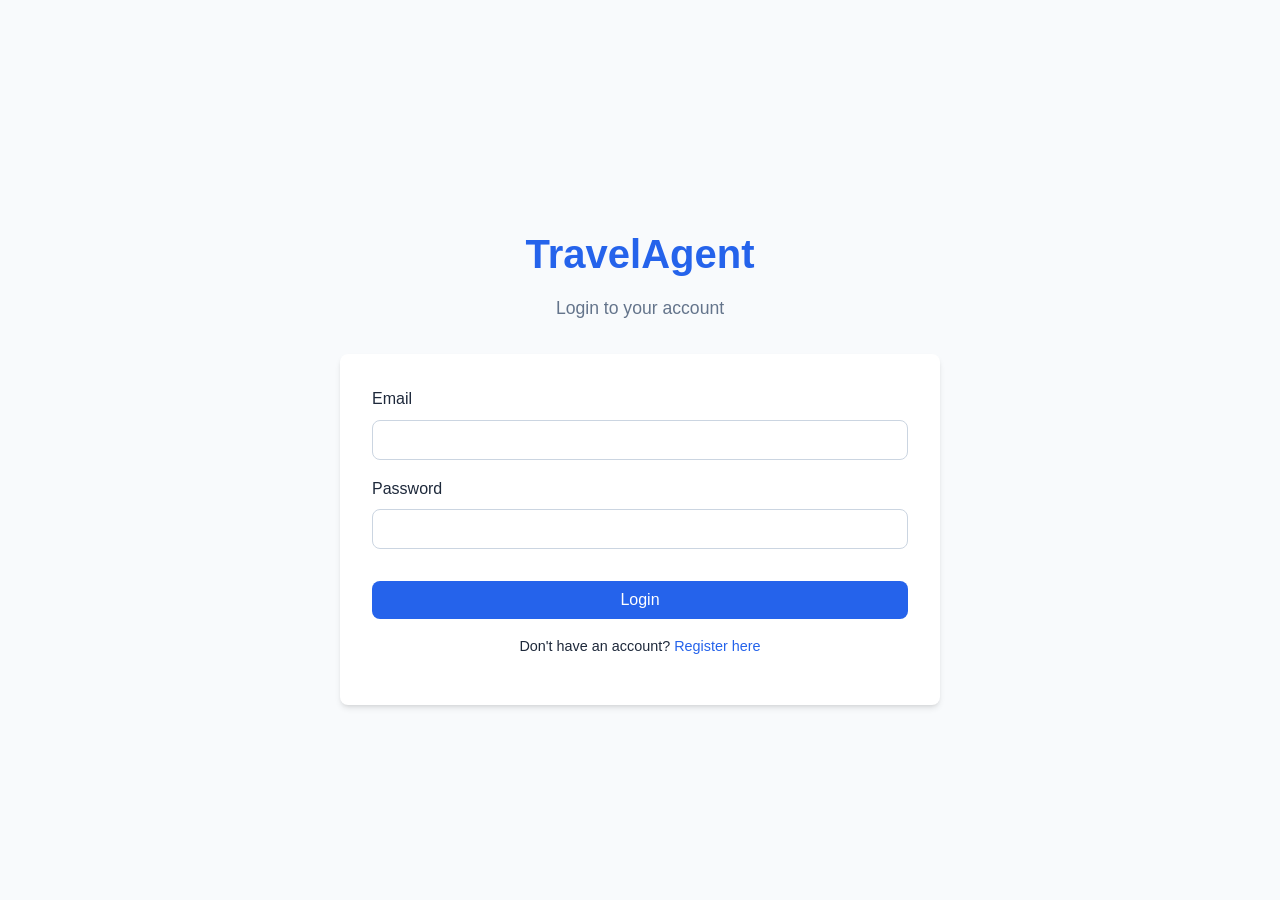
==== frontend/index.html @ dffa6660 "PayPal Sandbox Checkout Integration" ====
<!DOCTYPE html>
<html lang="en">
<head>
    <meta charset="UTF-8">
    <meta name="viewport" content="width=device-width, initial-scale=1.0">
    <title>TravelAgent Dashboard</title>
    <link rel="stylesheet" href="style.css">
</head>
<body>
    <div class="container">
        <header>
            <h1>TravelAgent</h1>
            <p>Your AI Travel Assistant</p>
        </header>

        <main>
            <!-- Protected Area (Shown only when authenticated) -->
            <div id="protectedArea" class="hidden">
                <div class="card">
                    <h2 id="welcomeMessage">Welcome, ...</h2>
                    
                    <div class="actions">
                        <button id="checkConnectionBtn">Check Backend</button>
                        <button id="logoutBtn" class="secondary">Logout</button>
                    </div>
                    
                    <div id="statusArea" class="status-box hidden"></div>
                </div>

                <!-- Master Agent Chat UI -->
                <div class="card mt-4">
                    <h2>Plan Your Trip</h2>
                    <p class="subtitle">Describe your travel plans and the Master Agent will create a structured plan.</p>

                    <div class="ws-controls">
                        <button id="wsConnectBtn">Connect</button>
                        <button id="wsDisconnectBtn" class="secondary" disabled>Disconnect</button>
                    </div>
                    
                    <div class="ws-status">
                        Status: <span id="wsStatusText" class="badge disconnected">Disconnected</span>
                    </div>
                    
                    <div class="ws-chat-area">
                        <div id="wsMessages" class="messages-container"></div>
                        <div class="ws-input-area">
                            <input type="text" id="wsInput" placeholder="e.g. Plan a 5 day trip to Goa from Delhi for 2 people under ₹50,000" disabled>
                            <button id="wsSendBtn" disabled>Send</button>
                        </div>
                    </div>
                </div>
            </div>

            <!-- Loading State -->
            <div id="loadingArea" class="card">
                <h2>Loading...</h2>
                <p>Verifying authentication state.</p>
            </div>
        </main>
    </div>
    
    <script src="auth.js"></script>
    <script src="script.js"></script>
    <script src="ws.js"></script>
    <script src="checkout.js"></script>
</body>
</html>
---- frontend/style.css ----
:root {
    --primary-color: #2563eb;
    --primary-hover: #1d4ed8;
    --secondary-color: #ef4444;
    --secondary-hover: #dc2626;
    --bg-color: #f8fafc;
    --text-color: #1e293b;
    --card-bg: #ffffff;
    --border-radius: 8px;
    --success-bg: #dcfce7;
    --success-text: #166534;
    --error-bg: #fee2e2;
    --error-text: #991b1b;
}

body {
    font-family: -apple-system, BlinkMacSystemFont, 'Segoe UI', Roboto, Helvetica, Arial, sans-serif;
    background-color: var(--bg-color);
    color: var(--text-color);
    line-height: 1.6;
    margin: 0;
    padding: 0;
    display: flex;
    justify-content: center;
    align-items: center;
    min-height: 100vh;
}

.container {
    max-width: 600px;
    width: 100%;
    padding: 20px;
}

header {
    text-align: center;
    margin-bottom: 2rem;
}

h1 {
    color: var(--primary-color);
    margin-bottom: 0.5rem;
    font-size: 2.5rem;
}

header p {
    color: #64748b;
    font-size: 1.1rem;
    margin-top: 0;
}

.card {
    background: var(--card-bg);
    padding: 2rem;
    border-radius: var(--border-radius);
    box-shadow: 0 4px 6px -1px rgb(0 0 0 / 0.1), 0 2px 4px -2px rgb(0 0 0 / 0.1);
    text-align: center;
}

.card h2 {
    margin-top: 0;
    font-size: 1.5rem;
}

button {
    background-color: var(--primary-color);
    color: white;
    border: none;
    padding: 10px 20px;
    font-size: 1rem;
    border-radius: var(--border-radius);
    cursor: pointer;
    transition: background-color 0.2s;
    margin-top: 1rem;
    font-weight: 500;
}

button:hover {
    background-color: var(--primary-hover);
}

button.secondary {
    background-color: var(--secondary-color);
}

button.secondary:hover {
    background-color: var(--secondary-hover);
}

button:disabled {
    background-color: #cbd5e1;
    cursor: not-allowed;
}

.actions {
    display: flex;
    justify-content: center;
    gap: 10px;
    margin-top: 1rem;
}

.status-box {
    margin-top: 1.5rem;
    padding: 1rem;
    border-radius: var(--border-radius);
    text-align: left;
    font-family: monospace;
    white-space: pre-wrap;
    word-break: break-all;
}

.status-box.hidden {
    display: none;
}

.status-box.success {
    background-color: var(--success-bg);
    color: var(--success-text);
    border: 1px solid #bbf7d0;
}

.status-box.error {
    background-color: var(--error-bg);
    color: var(--error-text);
    border: 1px solid #fecaca;
}

/* Form Styles */
.auth-form {
    display: flex;
    flex-direction: column;
    gap: 1rem;
    text-align: left;
}

.form-group {
    display: flex;
    flex-direction: column;
    gap: 0.5rem;
}

.form-group label {
    font-weight: 500;
}

.form-group input {
    padding: 10px;
    border: 1px solid #cbd5e1;
    border-radius: var(--border-radius);
    font-size: 1rem;
}

.auth-links {
    margin-top: 1rem;
    font-size: 0.9rem;
}

.auth-links a {
    color: var(--primary-color);
    text-decoration: none;
}

.auth-links a:hover {
    text-decoration: underline;
}

.hidden {
    display: none !important;
}

/* WebSocket specific styles */
.mt-4 { margin-top: 1.5rem; }

.ws-controls {
    display: flex;
    justify-content: center;
    gap: 10px;
    margin-bottom: 1rem;
}

.ws-status {
    margin-bottom: 1rem;
    font-weight: 500;
}

.badge {
    padding: 3px 8px;
    border-radius: 12px;
    font-size: 0.85rem;
    color: white;
}

.badge.disconnected { background-color: var(--secondary-color); }
.badge.connecting { background-color: #f59e0b; }
.badge.connected { background-color: #10b981; }

.messages-container {
    height: 300px;
    border: 1px solid #cbd5e1;
    border-radius: var(--border-radius);
    overflow-y: auto;
    padding: 10px;
    margin-bottom: 1rem;
    background: #f1f5f9;
    text-align: left;
    font-family: -apple-system, BlinkMacSystemFont, 'Segoe UI', Roboto, Helvetica, Arial, sans-serif;
    font-size: 0.9rem;
    word-break: break-word;
}

.ws-input-area {
    display: flex;
    gap: 10px;
}

.ws-input-area input {
    flex: 1;
    padding: 8px;
    border: 1px solid #cbd5e1;
    border-radius: var(--border-radius);
    font-size: 0.9rem;
}

.ws-input-area input:disabled {
    background-color: #f1f5f9;
    cursor: not-allowed;
}

.ws-input-area button {
    margin-top: 0;
}

/* Master Agent Plan Styles */
.plan-result {
    background: white;
    border: 1px solid #cbd5e1;
    border-radius: var(--border-radius);
    padding: 12px;
    margin-top: 5px;
    font-family: -apple-system, BlinkMacSystemFont, 'Segoe UI', Roboto, Helvetica, Arial, sans-serif;
    color: var(--text-color);
}

.plan-result h4 {
    margin-top: 0;
    margin-bottom: 10px;
    color: var(--primary-color);
}

.plan-grid {
    display: grid;
    grid-template-columns: 1fr 1fr;
    gap: 5px;
    margin-bottom: 10px;
    font-size: 0.9rem;
}

.plan-section {
    margin-top: 10px;
    font-size: 0.9rem;
}

.plan-section ul {
    margin: 5px 0 0 0;
    padding-left: 20px;
}

.plan-section.missing {
    color: var(--error-text);
}

.subtitle {
    color: #64748b;
    font-size: 0.9rem;
    margin-top: -5px;
}

.text-muted {
    color: #94a3b8;
    font-style: italic;
}
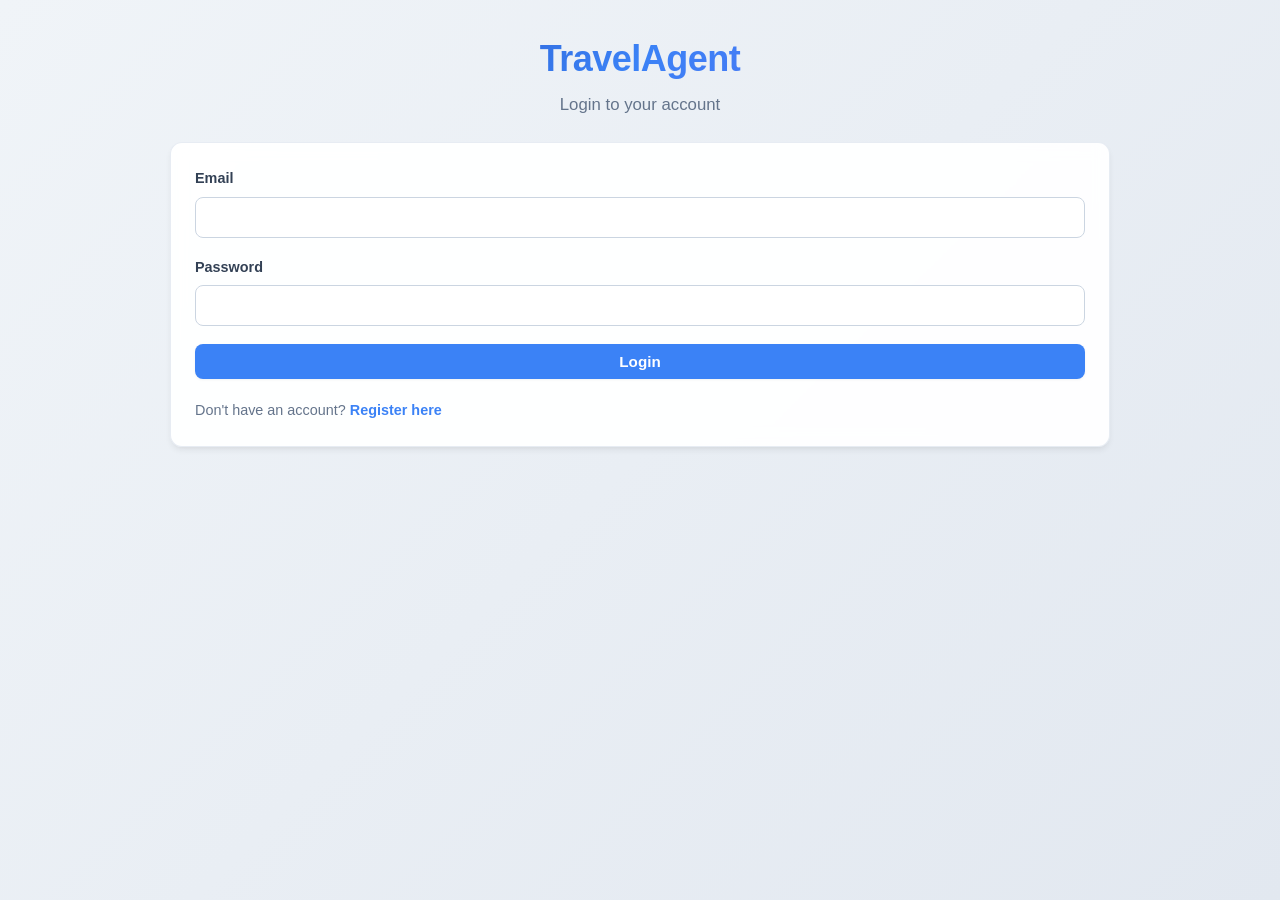
==== commit 55832f3b: "paypal_integration" ====
--- a/frontend/index.html
+++ b/frontend/index.html
@@ -9,52 +9,76 @@
 <body>
     <div class="container">
         <header>
+            <div class="header-badge">✈️ Intelligent Multi-Agent Travel Planner</div>
             <h1>TravelAgent</h1>
-            <p>Your AI Travel Assistant</p>
+            <p>Real-time flights, verified hotels & smart trip estimates</p>
         </header>
 
         <main>
             <!-- Protected Area (Shown only when authenticated) -->
             <div id="protectedArea" class="hidden">
+                <!-- User Bar Card -->
                 <div class="card">
-                    <h2 id="welcomeMessage">Welcome, ...</h2>
-                    
-                    <div class="actions">
-                        <button id="checkConnectionBtn">Check Backend</button>
-                        <button id="logoutBtn" class="secondary">Logout</button>
+                    <div class="user-bar">
+                        <div class="user-info">
+                            <div class="user-avatar" id="userAvatar">U</div>
+                            <div>
+                                <h2 id="welcomeMessage" style="margin:0;">Welcome, Traveler</h2>
+                                <span style="font-size:0.8rem; color:var(--text-muted);">Verified Session</span>
+                            </div>
+                        </div>
+                        <div class="actions">
+                            <button id="checkConnectionBtn" class="secondary" title="Verify server health">⚡ Backend Status</button>
+                            <button id="logoutBtn" class="danger" title="Sign out">Logout</button>
+                        </div>
                     </div>
                     
                     <div id="statusArea" class="status-box hidden"></div>
                 </div>
 
                 <!-- Master Agent Chat UI -->
-                <div class="card mt-4">
-                    <h2>Plan Your Trip</h2>
-                    <p class="subtitle">Describe your travel plans and the Master Agent will create a structured plan.</p>
+                <div class="card">
+                    <div class="ws-controls-wrapper">
+                        <div>
+                            <h2>Plan Your Trip</h2>
+                            <p class="subtitle" style="margin:0;">Describe your ideal destination, dates, and budget.</p>
+                        </div>
+                        <div style="display:flex; align-items:center; gap:12px;">
+                            <div class="ws-status-indicator">
+                                <span id="wsStatusDot" class="status-dot disconnected"></span>
+                                <span id="wsStatusText" class="badge disconnected">Disconnected</span>
+                            </div>
+                            <div class="ws-controls">
+                                <button id="wsConnectBtn">Connect</button>
+                                <button id="wsDisconnectBtn" class="secondary" disabled>Disconnect</button>
+                            </div>
+                        </div>
+                    </div>
 
-                    <div class="ws-controls">
-                        <button id="wsConnectBtn">Connect</button>
-                        <button id="wsDisconnectBtn" class="secondary" disabled>Disconnect</button>
+                    <!-- Dynamic Quick Prompt Chips -->
+                    <div class="quick-prompts" id="quickPrompts">
+                        <span class="quick-chip" data-prompt="Plan an international trip to Singapore from Bengaluru from May 5, 2027 to May 12, 2027 for 2 adults">🇸🇬 Singapore from BLR (May 2027)</span>
+                        <span class="quick-chip" data-prompt="Plan a trip to Goa from Delhi from January 10, 2027 to January 14, 2027 for 2 adults">🏖️ Goa from Delhi (Jan 2027)</span>
+                        <span class="quick-chip" data-prompt="Plan a trip to Dubai from Delhi from March 15, 2027 to March 20, 2027 for 2 adults">🏙️ Dubai from Delhi (Mar 2027)</span>
+                        <span class="quick-chip" data-prompt="Plan a trip to Mumbai from Dehradun from December 27, 2026 to December 31, 2026 for 4 adults">🌊 Mumbai from Dehradun (Dec 2026)</span>
                     </div>
-                    
-                    <div class="ws-status">
-                        Status: <span id="wsStatusText" class="badge disconnected">Disconnected</span>
-                    </div>
-                    
+
                     <div class="ws-chat-area">
                         <div id="wsMessages" class="messages-container"></div>
                         <div class="ws-input-area">
-                            <input type="text" id="wsInput" placeholder="e.g. Plan a 5 day trip to Goa from Delhi for 2 people under ₹50,000" disabled>
-                            <button id="wsSendBtn" disabled>Send</button>
+                            <input type="text" id="wsInput" placeholder="Describe your trip (e.g. Goa from Delhi Jan 10-14, 2027 for 2 adults)..." disabled>
+                            <button id="wsSendBtn" disabled>
+                                <span>Send</span> ➔
+                            </button>
                         </div>
                     </div>
                 </div>
             </div>
 
             <!-- Loading State -->
-            <div id="loadingArea" class="card">
-                <h2>Loading...</h2>
-                <p>Verifying authentication state.</p>
+            <div id="loadingArea" class="card" style="text-align:center; padding:3rem 1.5rem;">
+                <h2>Authenticating...</h2>
+                <p style="color:var(--text-muted); margin-top:8px;">Verifying your secure session, please wait.</p>
             </div>
         </main>
     </div>
--- a/frontend/style.css
+++ b/frontend/style.css
@@ -1,163 +1,262 @@
 :root {
-    --primary-color: #2563eb;
-    --primary-hover: #1d4ed8;
+    --primary-color: #3b82f6;
+    --primary-hover: #2563eb;
+    --primary-light: #eff6ff;
     --secondary-color: #ef4444;
     --secondary-hover: #dc2626;
-    --bg-color: #f8fafc;
-    --text-color: #1e293b;
-    --card-bg: #ffffff;
-    --border-radius: 8px;
-    --success-bg: #dcfce7;
-    --success-text: #166534;
-    --error-bg: #fee2e2;
-    --error-text: #991b1b;
+    --accent-purple: #8b5cf6;
+    --accent-emerald: #10b981;
+    --bg-gradient: linear-gradient(135deg, #f0f4f8 0%, #e2e8f0 100%);
+    --card-bg: rgba(255, 255, 255, 0.95);
+    --card-border: rgba(226, 232, 240, 0.8);
+    --text-color: #0f172a;
+    --text-muted: #64748b;
+    --border-radius: 12px;
+    --border-radius-sm: 8px;
+    --shadow-sm: 0 1px 3px rgba(0, 0, 0, 0.05);
+    --shadow-md: 0 4px 6px -1px rgba(0, 0, 0, 0.07), 0 2px 4px -2px rgba(0, 0, 0, 0.05);
+    --shadow-lg: 0 10px 25px -3px rgba(0, 0, 0, 0.08), 0 4px 6px -4px rgba(0, 0, 0, 0.04);
+    --transition: all 0.2s cubic-bezier(0.4, 0, 0.2, 1);
+}
+
+* {
+    box-sizing: border-box;
+    margin: 0;
+    padding: 0;
 }
 
 body {
     font-family: -apple-system, BlinkMacSystemFont, 'Segoe UI', Roboto, Helvetica, Arial, sans-serif;
-    background-color: var(--bg-color);
+    background: var(--bg-gradient);
     color: var(--text-color);
     line-height: 1.6;
-    margin: 0;
-    padding: 0;
+    min-height: 100vh;
     display: flex;
     justify-content: center;
-    align-items: center;
-    min-height: 100vh;
+    align-items: flex-start;
+    padding: 20px 10px;
 }
 
 .container {
-    max-width: 600px;
+    max-width: 960px;
     width: 100%;
-    padding: 20px;
+    margin: 0 auto;
+    padding: 10px;
 }
 
 header {
     text-align: center;
-    margin-bottom: 2rem;
+    margin-bottom: 1.5rem;
+    position: relative;
+}
+
+.header-badge {
+    display: inline-flex;
+    align-items: center;
+    gap: 6px;
+    padding: 4px 12px;
+    background: #e0e7ff;
+    color: #4338ca;
+    border-radius: 20px;
+    font-size: 0.8rem;
+    font-weight: 600;
+    margin-bottom: 8px;
+    letter-spacing: 0.5px;
 }
 
 h1 {
-    color: var(--primary-color);
-    margin-bottom: 0.5rem;
-    font-size: 2.5rem;
+    background: linear-gradient(135deg, #1e40af, #3b82f6, #6366f1);
+    -webkit-background-clip: text;
+    -webkit-text-fill-color: transparent;
+    font-size: 2.25rem;
+    font-weight: 800;
+    letter-spacing: -0.5px;
+    margin-bottom: 0.25rem;
 }
 
 header p {
-    color: #64748b;
-    font-size: 1.1rem;
-    margin-top: 0;
-}
-
+    color: var(--text-muted);
+    font-size: 1.05rem;
+}
+
+/* Card Component */
 .card {
     background: var(--card-bg);
-    padding: 2rem;
+    backdrop-filter: blur(8px);
+    border: 1px solid var(--card-border);
+    padding: 1.5rem;
     border-radius: var(--border-radius);
-    box-shadow: 0 4px 6px -1px rgb(0 0 0 / 0.1), 0 2px 4px -2px rgb(0 0 0 / 0.1);
-    text-align: center;
+    box-shadow: var(--shadow-md);
+    margin-bottom: 1.5rem;
+    transition: var(--transition);
+}
+
+.card:hover {
+    box-shadow: var(--shadow-lg);
 }
 
 .card h2 {
-    margin-top: 0;
-    font-size: 1.5rem;
-}
-
+    color: #1e293b;
+    font-size: 1.35rem;
+    font-weight: 700;
+    margin-bottom: 0.5rem;
+}
+
+/* Top bar / user profile card */
+.user-bar {
+    display: flex;
+    justify-content: space-between;
+    align-items: center;
+    flex-wrap: wrap;
+    gap: 12px;
+}
+
+.user-info {
+    display: flex;
+    align-items: center;
+    gap: 10px;
+}
+
+.user-avatar {
+    width: 40px;
+    height: 40px;
+    border-radius: 50%;
+    background: linear-gradient(135deg, #3b82f6, #8b5cf6);
+    color: white;
+    display: flex;
+    align-items: center;
+    justify-content: center;
+    font-weight: 700;
+    font-size: 1.1rem;
+    box-shadow: var(--shadow-sm);
+}
+
+/* Buttons */
 button {
     background-color: var(--primary-color);
     color: white;
     border: none;
-    padding: 10px 20px;
-    font-size: 1rem;
-    border-radius: var(--border-radius);
+    padding: 9px 18px;
+    font-size: 0.95rem;
+    border-radius: var(--border-radius-sm);
     cursor: pointer;
-    transition: background-color 0.2s;
-    margin-top: 1rem;
-    font-weight: 500;
-}
-
-button:hover {
+    font-weight: 600;
+    display: inline-flex;
+    align-items: center;
+    justify-content: center;
+    gap: 6px;
+    transition: var(--transition);
+    box-shadow: var(--shadow-sm);
+}
+
+button:hover:not(:disabled) {
     background-color: var(--primary-hover);
+    transform: translateY(-1px);
+    box-shadow: var(--shadow-md);
+}
+
+button:active:not(:disabled) {
+    transform: translateY(0);
 }
 
 button.secondary {
+    background-color: #64748b;
+}
+
+button.secondary:hover:not(:disabled) {
+    background-color: #475569;
+}
+
+button.danger {
     background-color: var(--secondary-color);
 }
 
-button.secondary:hover {
+button.danger:hover:not(:disabled) {
     background-color: var(--secondary-hover);
 }
 
 button:disabled {
     background-color: #cbd5e1;
+    color: #94a3b8;
     cursor: not-allowed;
+    box-shadow: none;
+    transform: none;
 }
 
 .actions {
     display: flex;
-    justify-content: center;
-    gap: 10px;
+    gap: 8px;
+    flex-wrap: wrap;
+}
+
+/* Status / Alert Box */
+.status-box {
     margin-top: 1rem;
-}
-
-.status-box {
-    margin-top: 1.5rem;
-    padding: 1rem;
-    border-radius: var(--border-radius);
+    padding: 0.85rem 1rem;
+    border-radius: var(--border-radius-sm);
+    font-size: 0.875rem;
+    line-height: 1.5;
+    animation: fadeIn 0.3s ease-in-out;
+}
+
+.status-box.hidden { display: none; }
+
+.status-box.success {
+    background-color: #ecfdf5;
+    color: #065f46;
+    border: 1px solid #a7f3d0;
+}
+
+.status-box.error {
+    background-color: #fef2f2;
+    color: #991b1b;
+    border: 1px solid #fecaca;
+}
+
+/* Forms */
+.auth-form {
+    display: flex;
+    flex-direction: column;
+    gap: 1.1rem;
     text-align: left;
-    font-family: monospace;
-    white-space: pre-wrap;
-    word-break: break-all;
-}
-
-.status-box.hidden {
-    display: none;
-}
-
-.status-box.success {
-    background-color: var(--success-bg);
-    color: var(--success-text);
-    border: 1px solid #bbf7d0;
-}
-
-.status-box.error {
-    background-color: var(--error-bg);
-    color: var(--error-text);
-    border: 1px solid #fecaca;
-}
-
-/* Form Styles */
-.auth-form {
+}
+
+.form-group {
     display: flex;
     flex-direction: column;
-    gap: 1rem;
-    text-align: left;
-}
-
-.form-group {
-    display: flex;
-    flex-direction: column;
-    gap: 0.5rem;
+    gap: 0.4rem;
 }
 
 .form-group label {
-    font-weight: 500;
+    font-size: 0.9rem;
+    font-weight: 600;
+    color: #334155;
 }
 
 .form-group input {
-    padding: 10px;
+    padding: 11px 14px;
     border: 1px solid #cbd5e1;
-    border-radius: var(--border-radius);
-    font-size: 1rem;
+    border-radius: var(--border-radius-sm);
+    font-size: 0.95rem;
+    transition: var(--transition);
+}
+
+.form-group input:focus {
+    outline: none;
+    border-color: var(--primary-color);
+    box-shadow: 0 0 0 3px rgba(59, 130, 246, 0.2);
 }
 
 .auth-links {
-    margin-top: 1rem;
+    margin-top: 1.25rem;
     font-size: 0.9rem;
+    color: var(--text-muted);
 }
 
 .auth-links a {
     color: var(--primary-color);
     text-decoration: none;
+    font-weight: 600;
 }
 
 .auth-links a:hover {
@@ -168,25 +267,48 @@
     display: none !important;
 }
 
-/* WebSocket specific styles */
-.mt-4 { margin-top: 1.5rem; }
+/* WebSocket Controls & Top Row */
+.ws-controls-wrapper {
+    display: flex;
+    justify-content: space-between;
+    align-items: center;
+    flex-wrap: wrap;
+    gap: 12px;
+    padding-bottom: 12px;
+    margin-bottom: 12px;
+    border-bottom: 1px solid #e2e8f0;
+}
 
 .ws-controls {
     display: flex;
-    justify-content: center;
-    gap: 10px;
-    margin-bottom: 1rem;
-}
-
-.ws-status {
-    margin-bottom: 1rem;
-    font-weight: 500;
-}
+    gap: 8px;
+}
+
+.ws-status-indicator {
+    display: flex;
+    align-items: center;
+    gap: 8px;
+    font-size: 0.85rem;
+    font-weight: 600;
+}
+
+.status-dot {
+    width: 10px;
+    height: 10px;
+    border-radius: 50%;
+    display: inline-block;
+    transition: var(--transition);
+}
+
+.status-dot.disconnected { background-color: #ef4444; box-shadow: 0 0 0 3px rgba(239, 68, 68, 0.2); }
+.status-dot.connecting { background-color: #f59e0b; box-shadow: 0 0 0 3px rgba(245, 158, 11, 0.2); animation: pulse 1.5s infinite; }
+.status-dot.connected { background-color: #10b981; box-shadow: 0 0 0 3px rgba(16, 185, 129, 0.2); }
 
 .badge {
-    padding: 3px 8px;
-    border-radius: 12px;
-    font-size: 0.85rem;
+    padding: 3px 9px;
+    border-radius: 14px;
+    font-size: 0.75rem;
+    font-weight: 600;
     color: white;
 }
 
@@ -194,89 +316,249 @@
 .badge.connecting { background-color: #f59e0b; }
 .badge.connected { background-color: #10b981; }
 
+/* Quick Suggestion Chips */
+.quick-prompts {
+    display: flex;
+    flex-wrap: wrap;
+    gap: 8px;
+    margin-bottom: 14px;
+}
+
+.quick-chip {
+    background: #f1f5f9;
+    color: #334155;
+    border: 1px solid #e2e8f0;
+    padding: 6px 12px;
+    border-radius: 20px;
+    font-size: 0.8rem;
+    cursor: pointer;
+    transition: var(--transition);
+    user-select: none;
+}
+
+.quick-chip:hover {
+    background: var(--primary-light);
+    color: var(--primary-color);
+    border-color: #bfdbfe;
+    transform: translateY(-1px);
+}
+
+/* Chat & Messages Area */
+.ws-chat-area {
+    display: flex;
+    flex-direction: column;
+}
+
 .messages-container {
-    height: 300px;
+    height: 480px;
+    max-height: 65vh;
+    border: 1px solid #e2e8f0;
+    border-radius: var(--border-radius);
+    overflow-y: auto;
+    padding: 16px;
+    margin-bottom: 1rem;
+    background: #f8fafc;
+    display: flex;
+    flex-direction: column;
+    gap: 12px;
+    scroll-behavior: smooth;
+}
+
+/* Custom Scrollbar */
+.messages-container::-webkit-scrollbar {
+    width: 6px;
+}
+.messages-container::-webkit-scrollbar-track {
+    background: #f1f5f9;
+}
+.messages-container::-webkit-scrollbar-thumb {
+    background: #cbd5e1;
+    border-radius: 4px;
+}
+.messages-container::-webkit-scrollbar-thumb:hover {
+    background: #94a3b8;
+}
+
+/* Message Bubble */
+.chat-bubble {
+    max-width: 85%;
+    padding: 10px 14px;
+    border-radius: 12px;
+    font-size: 0.9rem;
+    line-height: 1.45;
+    animation: slideUp 0.25s ease-out;
+}
+
+.chat-bubble.user {
+    align-self: flex-end;
+    background: linear-gradient(135deg, #3b82f6, #2563eb);
+    color: white;
+    border-bottom-right-radius: 2px;
+    box-shadow: 0 2px 4px rgba(37, 99, 235, 0.2);
+}
+
+.chat-bubble.agent {
+    align-self: flex-start;
+    background: white;
+    color: var(--text-color);
+    border: 1px solid #e2e8f0;
+    border-bottom-left-radius: 2px;
+    box-shadow: var(--shadow-sm);
+}
+
+.chat-bubble.system {
+    align-self: center;
+    background: #f1f5f9;
+    color: var(--text-muted);
+    font-size: 0.8rem;
+    border-radius: 20px;
+    padding: 4px 14px;
+}
+
+/* Input Area */
+.ws-input-area {
+    display: flex;
+    gap: 10px;
+    background: white;
+    padding: 6px;
     border: 1px solid #cbd5e1;
     border-radius: var(--border-radius);
-    overflow-y: auto;
-    padding: 10px;
-    margin-bottom: 1rem;
-    background: #f1f5f9;
-    text-align: left;
-    font-family: -apple-system, BlinkMacSystemFont, 'Segoe UI', Roboto, Helvetica, Arial, sans-serif;
-    font-size: 0.9rem;
-    word-break: break-word;
-}
-
-.ws-input-area {
-    display: flex;
-    gap: 10px;
+    box-shadow: var(--shadow-sm);
+    transition: var(--transition);
+}
+
+.ws-input-area:focus-within {
+    border-color: var(--primary-color);
+    box-shadow: 0 0 0 3px rgba(59, 130, 246, 0.15);
 }
 
 .ws-input-area input {
     flex: 1;
-    padding: 8px;
-    border: 1px solid #cbd5e1;
-    border-radius: var(--border-radius);
-    font-size: 0.9rem;
+    padding: 10px 14px;
+    border: none;
+    outline: none;
+    font-size: 0.95rem;
+    background: transparent;
 }
 
 .ws-input-area input:disabled {
-    background-color: #f1f5f9;
     cursor: not-allowed;
+    color: #94a3b8;
 }
 
 .ws-input-area button {
-    margin-top: 0;
-}
-
-/* Master Agent Plan Styles */
+    margin: 0;
+    padding: 8px 20px;
+    border-radius: var(--border-radius-sm);
+}
+
+/* Plan Result Card */
 .plan-result {
     background: white;
-    border: 1px solid #cbd5e1;
+    border: 1px solid #e2e8f0;
     border-radius: var(--border-radius);
-    padding: 12px;
-    margin-top: 5px;
-    font-family: -apple-system, BlinkMacSystemFont, 'Segoe UI', Roboto, Helvetica, Arial, sans-serif;
-    color: var(--text-color);
+    padding: 16px;
+    margin-top: 8px;
+    box-shadow: var(--shadow-sm);
+    animation: fadeIn 0.3s ease-in-out;
 }
 
 .plan-result h4 {
-    margin-top: 0;
-    margin-bottom: 10px;
-    color: var(--primary-color);
+    margin-bottom: 8px;
+    font-size: 1.1rem;
+    font-weight: 700;
 }
 
 .plan-grid {
     display: grid;
-    grid-template-columns: 1fr 1fr;
-    gap: 5px;
-    margin-bottom: 10px;
-    font-size: 0.9rem;
-}
-
-.plan-section {
-    margin-top: 10px;
-    font-size: 0.9rem;
-}
-
-.plan-section ul {
-    margin: 5px 0 0 0;
-    padding-left: 20px;
-}
-
-.plan-section.missing {
-    color: var(--error-text);
-}
-
-.subtitle {
-    color: #64748b;
-    font-size: 0.9rem;
-    margin-top: -5px;
-}
-
-.text-muted {
-    color: #94a3b8;
-    font-style: italic;
-}
-
+    grid-template-columns: repeat(auto-fit, minmax(200px, 1fr));
+    gap: 10px;
+    background: #f8fafc;
+    padding: 12px;
+    border-radius: var(--border-radius-sm);
+    margin: 10px 0;
+    font-size: 0.875rem;
+}
+
+.plan-grid div {
+    display: flex;
+    align-items: center;
+    gap: 6px;
+}
+
+/* Responsive Media Queries */
+@media (max-width: 768px) {
+    body {
+        padding: 10px 6px;
+    }
+
+    .container {
+        padding: 4px;
+    }
+
+    h1 {
+        font-size: 1.85rem;
+    }
+
+    .card {
+        padding: 1.1rem;
+    }
+
+    .ws-controls-wrapper {
+        flex-direction: column;
+        align-items: flex-start;
+    }
+
+    .user-bar {
+        flex-direction: column;
+        align-items: flex-start;
+    }
+
+    .messages-container {
+        height: 420px;
+        padding: 10px;
+    }
+
+    .chat-bubble {
+        max-width: 92%;
+    }
+
+    .plan-grid {
+        grid-template-columns: 1fr;
+    }
+}
+
+@media (max-width: 480px) {
+    .ws-input-area {
+        flex-direction: column;
+        padding: 8px;
+    }
+
+    .ws-input-area button {
+        width: 100%;
+    }
+
+    .actions {
+        width: 100%;
+    }
+
+    .actions button {
+        flex: 1;
+    }
+}
+
+/* Keyframe Animations */
+@keyframes fadeIn {
+    from { opacity: 0; transform: translateY(4px); }
+    to { opacity: 1; transform: translateY(0); }
+}
+
+@keyframes slideUp {
+    from { opacity: 0; transform: translateY(8px); }
+    to { opacity: 1; transform: translateY(0); }
+}
+
+@keyframes pulse {
+    0%, 100% { opacity: 1; }
+    50% { opacity: 0.4; }
+}
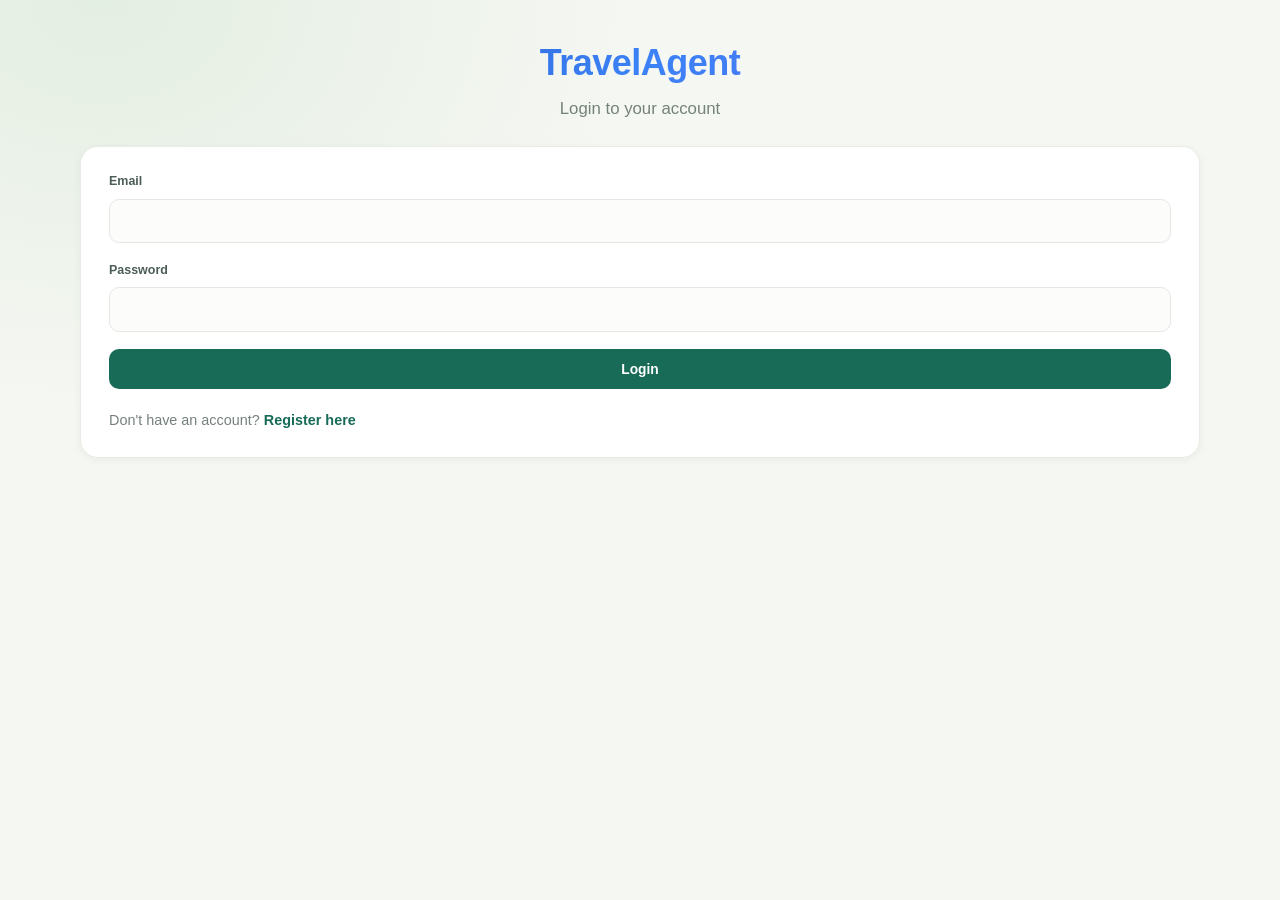
==== commit 2fb23015: "feat: enhance travel UI with hotel and flight images" ====
--- a/frontend/index.html
+++ b/frontend/index.html
@@ -3,28 +3,36 @@
 <head>
     <meta charset="UTF-8">
     <meta name="viewport" content="width=device-width, initial-scale=1.0">
-    <title>TravelAgent Dashboard</title>
+    <title>TravelAgent — Your personal trip planner</title>
     <link rel="stylesheet" href="style.css">
 </head>
 <body>
     <div class="container">
-        <header>
-            <div class="header-badge">✈️ Intelligent Multi-Agent Travel Planner</div>
-            <h1>TravelAgent</h1>
-            <p>Real-time flights, verified hotels & smart trip estimates</p>
+        <header class="site-header">
+            <a class="brand-lockup" href="index.html" aria-label="TravelAgent home">
+                <span class="brand-mark" aria-hidden="true">✈</span>
+                <span class="brand-copy">
+                    <span class="header-badge">YOUR PERSONAL TRAVEL DESK</span>
+                    <h1>TravelAgent</h1>
+                </span>
+            </a>
+            <div class="header-note">
+                <span class="header-note-icon" aria-hidden="true">✦</span>
+                <p>Thoughtful trips start with<br><strong>a little inspiration.</strong></p>
+            </div>
         </header>
 
         <main>
             <!-- Protected Area (Shown only when authenticated) -->
             <div id="protectedArea" class="hidden">
                 <!-- User Bar Card -->
-                <div class="card">
+                <div class="card profile-card">
                     <div class="user-bar">
                         <div class="user-info">
                             <div class="user-avatar" id="userAvatar">U</div>
                             <div>
                                 <h2 id="welcomeMessage" style="margin:0;">Welcome, Traveler</h2>
-                                <span style="font-size:0.8rem; color:var(--text-muted);">Verified Session</span>
+                                <span class="profile-caption"><span class="profile-caption-dot"></span> Your travel workspace</span>
                             </div>
                         </div>
                         <div class="actions">
@@ -36,14 +44,85 @@
                     <div id="statusArea" class="status-box hidden"></div>
                 </div>
 
+                <section class="card preferences-card" aria-labelledby="travelPreferencesTitle">
+                    <div class="preferences-header">
+                        <div>
+                            <span class="section-eyebrow">MAKE IT YOURS</span>
+                            <h2 id="travelPreferencesTitle">Travel Preferences</h2>
+                            <p class="subtitle">Save recurring preferences to personalize future trip plans. You can edit or clear them anytime.</p>
+                        </div>
+                        <button id="clearPreferencesBtn" class="danger" type="button">Clear profile</button>
+                    </div>
+                    <div id="preferenceStatus" class="status-box hidden" role="status" aria-live="polite"></div>
+                    <form id="preferenceForm" class="preferences-form">
+                        <div class="form-group">
+                            <label for="preferenceCategory">Preference type</label>
+                            <select id="preferenceCategory" required>
+                                <option value="destination">Destination or region</option>
+                                <option value="budget">Usual budget range</option>
+                                <option value="accommodation">Accommodation style</option>
+                                <option value="interest">Interest</option>
+                                <option value="transport">Transportation</option>
+                                <option value="pace">Trip pace</option>
+                                <option value="dietary">Dietary preference</option>
+                                <option value="accessibility">Accessibility requirement</option>
+                            </select>
+                        </div>
+                        <div id="preferenceChoices" class="preference-choice-area"></div>
+                        <div id="preferenceCustomGroup" class="form-group">
+                            <label id="preferenceValueLabel" for="preferenceValue">Preference</label>
+                            <input id="preferenceValue" type="text" maxlength="300" placeholder="Add a custom preference">
+                        </div>
+                        <div id="preferenceDetailsGroup" class="form-group">
+                            <label for="preferenceDetails">Additional details (optional)</label>
+                            <input id="preferenceDetails" type="text" maxlength="200" placeholder="Anything else the planner should know?">
+                        </div>
+                        <div id="preferenceBudgetFields" class="preferences-budget hidden">
+                            <p class="budget-helper">Your usual travel budget. This is a preference, not a mandatory budget for every trip.</p>
+                            <div class="form-group">
+                                <label for="preferenceBudgetBasis">Budget meaning</label>
+                                <select id="preferenceBudgetBasis" required>
+                                    <option value="">Choose total trip or per person</option>
+                                    <option value="total_trip">Total budget for the entire trip</option>
+                                    <option value="per_person">Budget per traveler</option>
+                                </select>
+                            </div>
+                            <div class="form-group">
+                                <label for="preferenceMin">Minimum amount</label>
+                                <input id="preferenceMin" type="number" min="0" step="0.01">
+                            </div>
+                            <div class="form-group">
+                                <label for="preferenceMax">Maximum amount</label>
+                                <input id="preferenceMax" type="number" min="0" step="0.01">
+                            </div>
+                            <div class="form-group">
+                                <label for="preferenceCurrency">Currency</label>
+                                <select id="preferenceCurrency">
+                                    <option value="INR">INR — Indian rupee</option>
+                                    <option value="USD">USD — US dollar</option>
+                                    <option value="EUR">EUR — Euro</option>
+                                    <option value="GBP">GBP — Pound sterling</option>
+                                </select>
+                            </div>
+                        </div>
+                        <div class="actions">
+                            <button id="savePreferenceBtn" type="submit">Save preference</button>
+                            <button id="cancelPreferenceEditBtn" class="secondary hidden" type="button">Cancel edit</button>
+                        </div>
+                    </form>
+                    <p id="emptyPreferences" class="preferences-empty">No saved preferences yet.</p>
+                    <ul id="travelPreferencesList" class="preferences-list"></ul>
+                </section>
+
                 <!-- Master Agent Chat UI -->
-                <div class="card">
+                <section class="card planner-card" aria-labelledby="plannerTitle">
                     <div class="ws-controls-wrapper">
                         <div>
-                            <h2>Plan Your Trip</h2>
-                            <p class="subtitle" style="margin:0;">Describe your ideal destination, dates, and budget.</p>
+                            <span class="section-eyebrow">A BETTER WAY TO GET THERE</span>
+                            <h2 id="plannerTitle">Where would you like to go?</h2>
+                            <p class="subtitle planner-subtitle">Tell your travel assistant what you have in mind. We’ll help shape the rest.</p>
                         </div>
-                        <div style="display:flex; align-items:center; gap:12px;">
+                        <div class="planner-connection">
                             <div class="ws-status-indicator">
                                 <span id="wsStatusDot" class="status-dot disconnected"></span>
                                 <span id="wsStatusText" class="badge disconnected">Disconnected</span>
@@ -56,11 +135,14 @@
                     </div>
 
                     <!-- Dynamic Quick Prompt Chips -->
-                    <div class="quick-prompts" id="quickPrompts">
+                    <div class="prompt-section">
+                        <p class="prompt-label">A few ideas to get you started</p>
+                        <div class="quick-prompts" id="quickPrompts">
                         <span class="quick-chip" data-prompt="Plan an international trip to Singapore from Bengaluru from May 5, 2027 to May 12, 2027 for 2 adults">🇸🇬 Singapore from BLR (May 2027)</span>
                         <span class="quick-chip" data-prompt="Plan a trip to Goa from Delhi from January 10, 2027 to January 14, 2027 for 2 adults">🏖️ Goa from Delhi (Jan 2027)</span>
                         <span class="quick-chip" data-prompt="Plan a trip to Dubai from Delhi from March 15, 2027 to March 20, 2027 for 2 adults">🏙️ Dubai from Delhi (Mar 2027)</span>
                         <span class="quick-chip" data-prompt="Plan a trip to Mumbai from Dehradun from December 27, 2026 to December 31, 2026 for 4 adults">🌊 Mumbai from Dehradun (Dec 2026)</span>
+                        </div>
                     </div>
 
                     <div class="ws-chat-area">
@@ -71,19 +153,22 @@
                                 <span>Send</span> ➔
                             </button>
                         </div>
+                        <p class="input-hint">Connect to your travel assistant to start planning.</p>
                     </div>
-                </div>
+                </section>
             </div>
 
             <!-- Loading State -->
-            <div id="loadingArea" class="card" style="text-align:center; padding:3rem 1.5rem;">
-                <h2>Authenticating...</h2>
-                <p style="color:var(--text-muted); margin-top:8px;">Verifying your secure session, please wait.</p>
+            <div id="loadingArea" class="card loading-card">
+                <div class="loading-mark" aria-hidden="true">✈</div>
+                <h2>Getting your travel desk ready</h2>
+                <p>Verifying your secure session, please wait.</p>
             </div>
         </main>
     </div>
     
     <script src="auth.js"></script>
+    <script src="travel_preferences.js"></script>
     <script src="script.js"></script>
     <script src="ws.js"></script>
     <script src="checkout.js"></script>
--- a/frontend/style.css
+++ b/frontend/style.css
@@ -247,6 +247,86 @@
     box-shadow: 0 0 0 3px rgba(59, 130, 246, 0.2);
 }
 
+.preferences-header {
+    display: flex;
+    justify-content: space-between;
+    align-items: flex-start;
+    gap: 12px;
+    margin-bottom: 1rem;
+}
+
+.preferences-header h2 {
+    margin-bottom: 0.25rem;
+}
+
+.preferences-form {
+    display: grid;
+    grid-template-columns: repeat(auto-fit, minmax(180px, 1fr));
+    gap: 0.85rem;
+    align-items: end;
+}
+
+.preferences-form select,
+.preferences-form input {
+    width: 100%;
+    min-height: 42px;
+    padding: 9px 12px;
+    border: 1px solid #cbd5e1;
+    border-radius: var(--border-radius-sm);
+    background: white;
+    font: inherit;
+}
+
+.preferences-budget {
+    display: contents;
+}
+
+.preferences-form .actions {
+    grid-column: 1 / -1;
+}
+
+.preferences-empty {
+    margin-top: 1rem;
+    color: var(--text-muted);
+    font-size: 0.9rem;
+}
+
+.preferences-list {
+    display: grid;
+    gap: 0.6rem;
+    list-style: none;
+    margin-top: 1rem;
+}
+
+.preference-item {
+    display: flex;
+    justify-content: space-between;
+    align-items: center;
+    gap: 1rem;
+    padding: 0.75rem 0.9rem;
+    border: 1px solid #e2e8f0;
+    border-radius: var(--border-radius-sm);
+    background: #f8fafc;
+}
+
+.preference-item-title {
+    font-weight: 600;
+    color: #334155;
+}
+
+.preference-item-value {
+    color: var(--text-muted);
+    overflow-wrap: anywhere;
+}
+
+@media (max-width: 520px) {
+    .preferences-header,
+    .preference-item {
+        align-items: stretch;
+        flex-direction: column;
+    }
+}
+
 .auth-links {
     margin-top: 1.25rem;
     font-size: 0.9rem;
@@ -562,3 +642,624 @@
     0%, 100% { opacity: 1; }
     50% { opacity: 0.4; }
 }
+
+/* Travel dashboard refresh */
+:root {
+    --primary-color: #176b57;
+    --primary-hover: #105745;
+    --primary-light: #e8f4ee;
+    --secondary-color: #c65c4b;
+    --secondary-hover: #ae493a;
+    --bg-gradient: #f5f7f2;
+    --card-bg: #fff;
+    --card-border: #e8ece5;
+    --text-color: #1d302c;
+    --text-muted: #75817b;
+    --border-radius: 18px;
+    --border-radius-sm: 11px;
+    --shadow-sm: 0 2px 8px rgba(27, 54, 44, 0.05);
+    --shadow-md: 0 8px 24px rgba(27, 54, 44, 0.07);
+    --shadow-lg: 0 14px 34px rgba(27, 54, 44, 0.1);
+}
+
+body {
+    background:
+        radial-gradient(ellipse at 8% 0%, rgba(215, 232, 215, 0.58), transparent 33rem),
+        #f5f7f2;
+    color: var(--text-color);
+    padding: 34px 24px 56px;
+}
+
+.container {
+    max-width: 1120px;
+    padding: 0;
+}
+
+.site-header {
+    display: flex;
+    align-items: center;
+    justify-content: space-between;
+    margin: 0 0 26px;
+    text-align: left;
+}
+
+.brand-lockup {
+    display: inline-flex;
+    align-items: center;
+    gap: 14px;
+    color: inherit;
+    text-decoration: none;
+}
+
+.brand-mark,
+.loading-mark {
+    display: grid;
+    width: 54px;
+    height: 54px;
+    place-items: center;
+    border-radius: 17px;
+    background: #176b57;
+    color: #fff;
+    font-size: 1.65rem;
+    box-shadow: 0 8px 18px rgba(23, 107, 87, 0.2);
+    transform: rotate(-8deg);
+}
+
+.brand-copy {
+    display: grid;
+    gap: 0;
+}
+
+.header-badge {
+    width: fit-content;
+    margin: 0 0 1px;
+    padding: 0;
+    background: transparent;
+    color: #638175;
+    font-size: 0.66rem;
+    letter-spacing: 1.5px;
+}
+
+.site-header h1 {
+    margin: 0;
+    background: none;
+    color: #1d302c;
+    -webkit-text-fill-color: currentColor;
+    font-size: 1.55rem;
+    line-height: 1.2;
+    letter-spacing: -0.7px;
+}
+
+.header-note {
+    display: flex;
+    align-items: center;
+    gap: 11px;
+    color: #75817b;
+    font-size: 0.88rem;
+    line-height: 1.45;
+}
+
+.header-note p {
+    font-size: inherit;
+}
+
+.header-note strong {
+    color: #35584a;
+    font-weight: 650;
+}
+
+.header-note-icon {
+    display: grid;
+    width: 37px;
+    height: 37px;
+    place-items: center;
+    border: 1px solid #e3e9df;
+    border-radius: 50%;
+    background: rgba(255, 255, 255, 0.8);
+    color: #bd8d4d;
+    font-size: 1.1rem;
+}
+
+.card {
+    padding: 25px 28px;
+    border-color: var(--card-border);
+    border-radius: 18px;
+    background: var(--card-bg);
+    box-shadow: var(--shadow-sm);
+}
+
+.card:hover {
+    box-shadow: var(--shadow-md);
+}
+
+.card h2 {
+    color: #203b32;
+    font-size: 1.28rem;
+    letter-spacing: -0.35px;
+}
+
+.profile-card {
+    padding-top: 18px;
+    padding-bottom: 18px;
+}
+
+.user-bar {
+    gap: 18px;
+}
+
+.user-info {
+    gap: 13px;
+}
+
+.user-avatar {
+    width: 46px;
+    height: 46px;
+    border: 3px solid #edf5ef;
+    background: linear-gradient(145deg, #2f8a6a, #176b57);
+    font-size: 1rem;
+}
+
+.profile-card .user-info h2 {
+    font-size: 1rem;
+    letter-spacing: -0.1px;
+}
+
+.profile-caption {
+    display: inline-flex;
+    align-items: center;
+    gap: 6px;
+    color: var(--text-muted);
+    font-size: 0.78rem;
+}
+
+.profile-caption-dot {
+    width: 7px;
+    height: 7px;
+    border-radius: 50%;
+    background: #55a67e;
+}
+
+button {
+    min-height: 40px;
+    padding: 9px 15px;
+    border-radius: 10px;
+    background: var(--primary-color);
+    font-size: 0.86rem;
+    box-shadow: none;
+}
+
+button.secondary {
+    background-color: #edf3ef;
+    color: #37594b;
+}
+
+button.secondary:hover:not(:disabled) {
+    background-color: #e1ece5;
+}
+
+button.danger {
+    background: #fbefed;
+    color: #a64e40;
+}
+
+button.danger:hover:not(:disabled) {
+    background: #f7e2de;
+}
+
+.preferences-card {
+    padding-top: 27px;
+}
+
+.preferences-header {
+    align-items: center;
+    margin-bottom: 22px;
+}
+
+.preferences-header h2 {
+    margin-bottom: 4px;
+}
+
+.subtitle {
+    color: var(--text-muted);
+    font-size: 0.9rem;
+    line-height: 1.55;
+}
+
+.section-eyebrow {
+    display: block;
+    margin-bottom: 6px;
+    color: #6c927f;
+    font-size: 0.66rem;
+    font-weight: 750;
+    letter-spacing: 1.45px;
+}
+
+.preferences-form {
+    grid-template-columns: repeat(auto-fit, minmax(175px, 1fr));
+    gap: 14px;
+}
+
+.form-group label {
+    color: #4b5d55;
+    font-size: 0.78rem;
+}
+
+.preferences-form select,
+.preferences-form input,
+.form-group input {
+    min-height: 44px;
+    padding: 10px 12px;
+    border-color: #e1e8e2;
+    border-radius: 10px;
+    background-color: #fcfdfb;
+    color: #294238;
+    font: inherit;
+    font-size: 0.88rem;
+}
+
+.preferences-form select:focus,
+.preferences-form input:focus,
+.form-group input:focus {
+    outline: none;
+    border-color: #6fa78d;
+    box-shadow: 0 0 0 3px rgba(23, 107, 87, 0.1);
+}
+
+.preference-item {
+    padding: 12px 14px;
+    border-color: #e9eee9;
+    border-radius: 12px;
+    background: #fafcf9;
+}
+
+.preference-item-title {
+    color: #365348;
+    font-size: 0.87rem;
+}
+
+.preference-item-value {
+    margin-top: 2px;
+    font-size: 0.84rem;
+}
+
+.planner-card {
+    padding: 30px;
+    border-color: #e1eae2;
+    background:
+        radial-gradient(ellipse at 100% 0%, rgba(229, 241, 227, 0.72), transparent 38%),
+        #fff;
+}
+
+.ws-controls-wrapper {
+    align-items: center;
+    gap: 20px;
+    padding-bottom: 23px;
+    margin-bottom: 20px;
+    border-bottom-color: #e8eee8;
+}
+
+.planner-card h2 {
+    margin-bottom: 5px;
+    font-size: clamp(1.5rem, 3vw, 1.95rem);
+    letter-spacing: -0.8px;
+}
+
+.planner-subtitle {
+    max-width: 540px;
+}
+
+.planner-connection {
+    display: flex;
+    align-items: center;
+    gap: 13px;
+}
+
+.ws-status-indicator {
+    gap: 8px;
+    color: #67786f;
+}
+
+.status-dot {
+    width: 8px;
+    height: 8px;
+}
+
+.status-dot.disconnected {
+    background-color: #d38a68;
+    box-shadow: 0 0 0 4px rgba(211, 138, 104, 0.13);
+}
+
+.status-dot.connecting {
+    background-color: #d39a4d;
+    box-shadow: 0 0 0 4px rgba(211, 154, 77, 0.13);
+}
+
+.status-dot.connected {
+    background-color: #48a477;
+    box-shadow: 0 0 0 4px rgba(72, 164, 119, 0.13);
+}
+
+.badge.disconnected {
+    background: #f7e9e3;
+    color: #a85c43;
+}
+
+.badge.connecting {
+    background: #fbf1df;
+    color: #946721;
+}
+
+.badge.connected {
+    background: #e4f3e9;
+    color: #347650;
+}
+
+.quick-prompts {
+    gap: 9px;
+    margin-bottom: 18px;
+}
+
+.prompt-label {
+    margin-bottom: 9px;
+    color: #6c7d73;
+    font-size: 0.78rem;
+    font-weight: 600;
+}
+
+.quick-chip {
+    padding: 8px 12px;
+    border-color: #e4ebe4;
+    border-radius: 999px;
+    background: #fff;
+    color: #53685d;
+    font-size: 0.78rem;
+}
+
+.quick-chip:hover {
+    border-color: #b9d6c5;
+    background: #eef6ef;
+    color: #176b57;
+}
+
+.messages-container {
+    height: 410px;
+    max-height: 62vh;
+    padding: 18px;
+    border-color: #e7ede7;
+    border-radius: 15px;
+    background: rgba(249, 251, 248, 0.88);
+}
+
+.messages-container:empty {
+    display: grid;
+    place-content: center;
+    text-align: center;
+}
+
+.messages-container:empty::before {
+    content: "✦";
+    display: grid;
+    width: 46px;
+    height: 46px;
+    place-items: center;
+    justify-self: center;
+    margin-bottom: 12px;
+    border-radius: 15px;
+    background: #edf5ed;
+    color: #4c8c6d;
+    font-size: 1.35rem;
+}
+
+.messages-container:empty::after {
+    content: "Your next adventure starts here";
+    color: #75877d;
+    font-size: 0.88rem;
+}
+
+.chat-bubble {
+    border-radius: 14px;
+}
+
+.chat-bubble.user {
+    border-bottom-right-radius: 4px;
+    background: #176b57;
+}
+
+.chat-bubble.agent {
+    border-color: #e5ebe5;
+    border-bottom-left-radius: 4px;
+}
+
+.chat-bubble.system {
+    background: #edf3ef;
+    color: #708076;
+}
+
+.ws-input-area {
+    gap: 8px;
+    padding: 6px;
+    border-color: #dfe8e0;
+    border-radius: 13px;
+}
+
+.ws-input-area input {
+    min-width: 0;
+    padding: 11px 12px;
+    color: #294238;
+    font-size: 0.9rem;
+}
+
+.ws-input-area input::placeholder {
+    color: #9aa69e;
+}
+
+.ws-input-area button {
+    min-width: 104px;
+    border-radius: 9px;
+}
+
+.input-hint {
+    margin: 9px 3px 0;
+    color: #98a49c;
+    font-size: 0.72rem;
+}
+
+.plan-result {
+    border-color: #e5ebe5;
+    border-radius: 14px;
+}
+
+.loading-card {
+    display: grid;
+    justify-items: center;
+    padding: 58px 24px;
+    text-align: center;
+}
+
+.loading-mark {
+    margin-bottom: 20px;
+    animation: float 2.4s ease-in-out infinite;
+}
+
+.loading-card h2 {
+    margin-bottom: 5px;
+}
+
+.loading-card p {
+    color: var(--text-muted);
+    font-size: 0.9rem;
+}
+
+.status-box.success,
+.status-box.error {
+    border-radius: 11px;
+}
+
+@keyframes float {
+    0%, 100% { transform: translateY(0) rotate(-8deg); }
+    50% { transform: translateY(-5px) rotate(-4deg); }
+}
+
+@media (max-width: 768px) {
+    body {
+        padding: 24px 16px 40px;
+    }
+
+    .container {
+        padding: 0;
+    }
+
+    .site-header {
+        margin-bottom: 20px;
+    }
+
+    .card,
+    .planner-card {
+        padding: 22px;
+    }
+
+    .profile-card {
+        padding-top: 16px;
+        padding-bottom: 16px;
+    }
+
+    .ws-controls-wrapper {
+        align-items: flex-start;
+    }
+
+    .planner-connection {
+        width: 100%;
+        justify-content: space-between;
+    }
+
+    .messages-container {
+        height: 380px;
+        max-height: 58vh;
+    }
+}
+
+@media (max-width: 520px) {
+    body {
+        padding: 18px 12px 30px;
+    }
+
+    .header-note {
+        display: none;
+    }
+
+    .brand-mark {
+        width: 46px;
+        height: 46px;
+        border-radius: 14px;
+    }
+
+    .site-header h1 {
+        font-size: 1.35rem;
+    }
+
+    .header-badge {
+        font-size: 0.58rem;
+    }
+
+    .card,
+    .planner-card {
+        padding: 19px 16px;
+        border-radius: 15px;
+    }
+
+    .preferences-header {
+        align-items: flex-start;
+        flex-direction: column;
+    }
+
+    .preferences-header > button {
+        width: 100%;
+    }
+
+    .planner-connection {
+        align-items: flex-start;
+        flex-direction: column;
+        gap: 10px;
+    }
+
+    .ws-controls {
+        width: 100%;
+    }
+
+    .ws-controls button {
+        flex: 1;
+    }
+
+    .quick-prompts {
+        gap: 7px;
+    }
+
+    .quick-chip {
+        font-size: 0.73rem;
+    }
+
+    .messages-container {
+        height: 340px;
+        max-height: 55vh;
+        padding: 12px;
+    }
+
+    .actions button {
+        flex: initial;
+    }
+
+    .preferences-form .actions button {
+        flex: 1;
+    }
+}
+
+@media (prefers-reduced-motion: reduce) {
+    *,
+    *::before,
+    *::after {
+        scroll-behavior: auto !important;
+        animation-duration: 0.01ms !important;
+        animation-iteration-count: 1 !important;
+        transition-duration: 0.01ms !important;
+    }
+}
